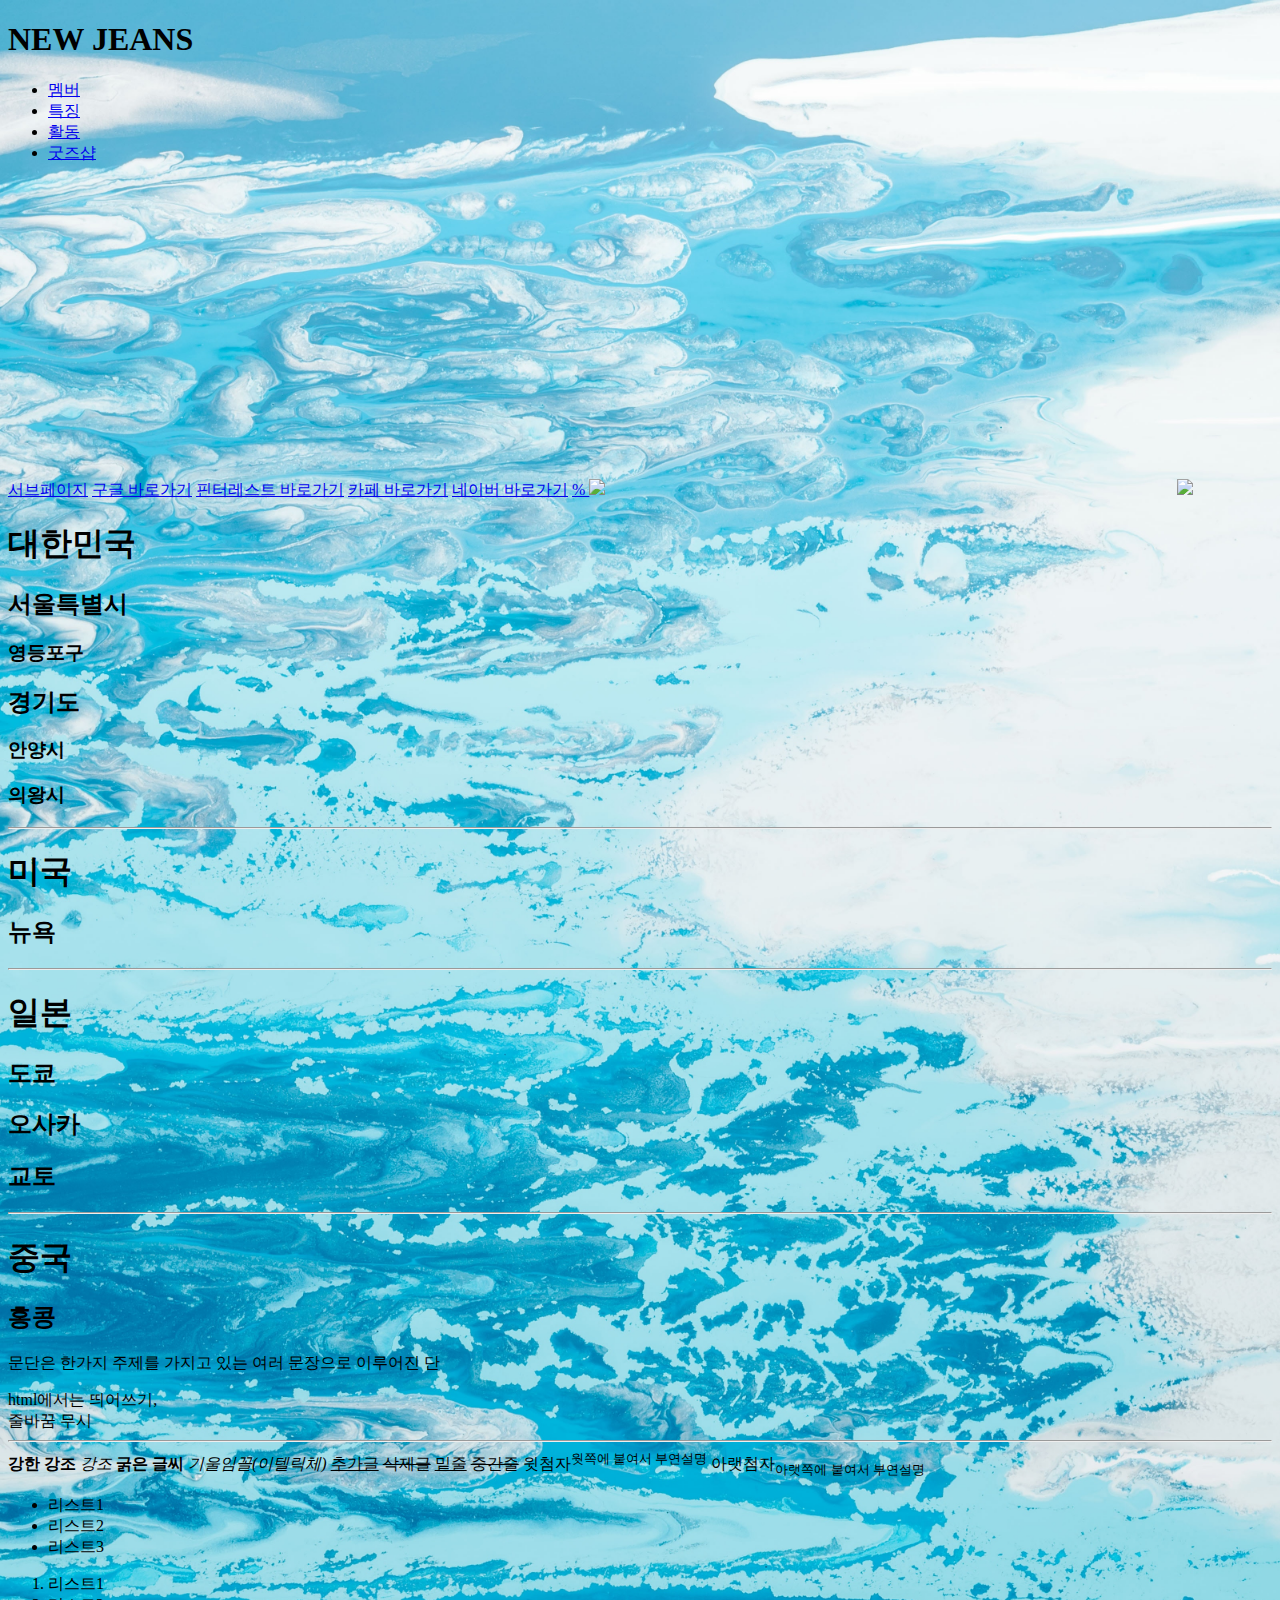
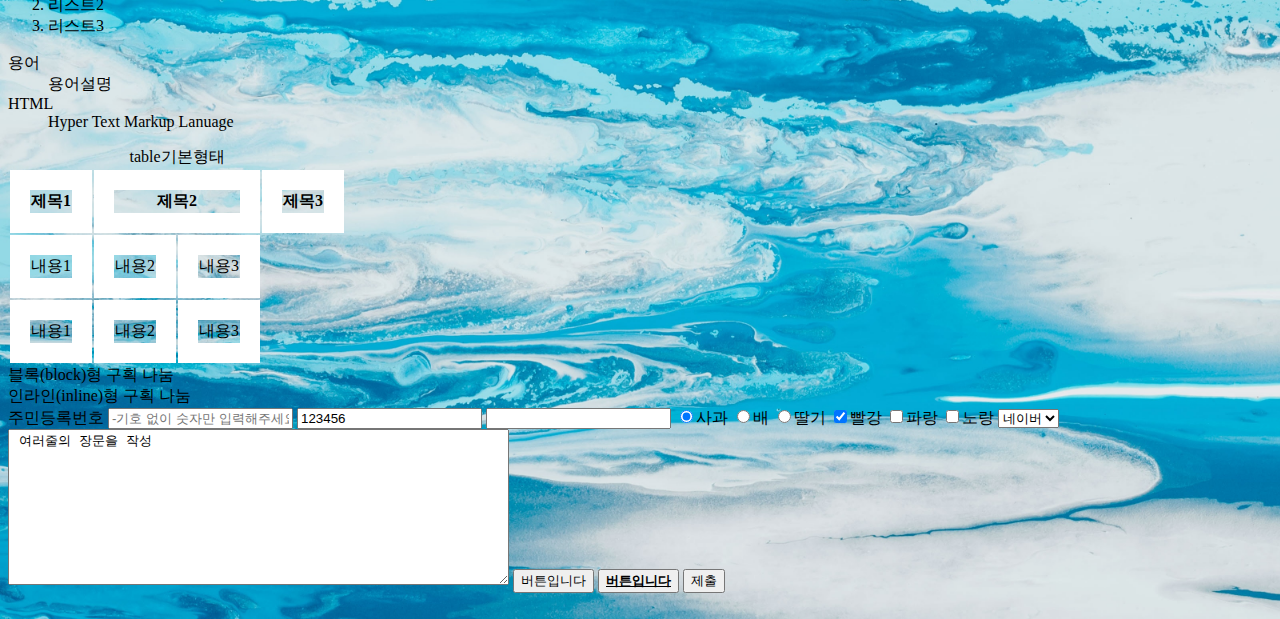
==== index.html @ 6b58174d "dfsfs" ====
<!DOCTYPE html>  <!-- 문서타입 html5-->
<html>  <!-- 시작태그 -->
    <head>
        <title>팜하늬의 홈페이지</title>
        <meta charset="utf-8" />
        <!-- utf-8, euc-kr -->
        <meta name="keywords" content="웹퍼블리싱, 계원, html, css" />
        <style>
            body{
             
                background-image:url('img/pawel-czerwinski-t5rPa0XnyHg-unsplash.jpg');
                background-size: cover; /* 이미지를 창에 맞게 크기 조절 */

        
            }

        </style>
    </head>
    <body> <!-- 본문 -->



        <header>
            <h1>NEW JEANS</h1>
            <nav>
                <ul>
                    <li><a href="#">멤버</a></li>
                    <li><a href="#">특징</a></li>
                    <li><a href="#">활동</a></li>
                    <li><a href="#">굿즈샵</a></li>
                </ul>
            </nav>
        </header>

        

        <a href="mid.html">서브페이지</a>
        <a href="https://www.google.com">구글 바로가기</a>
        <a href="https://www.pinterest.co.kr/">핀터레스트 바로가기</a>
        <a href="https://cafe.naver.com/kwdmd/"target= "_blank" title="카페">카페 바로가기</a>
        <a href="https://www.naver.com"target= "_blank" title="naver">네이버 바로가기</a>

        <a href="https://www.naver.com" target="_blank">
         %        </a>
        <img width= "1000px" height="auto" src="https://img.sbs.co.kr/newsnet/etv/upload/2023/07/21/30000863435_1280.jpg">

        
          <iframe width="560" height="315" src="https://www.youtube.com/embed/sVlN_5I0xBg?si=QNFFhdCIg0uW3102" title="YouTube video player" frameborder="0" allow="accelerometer; autoplay; clipboard-write; encrypted-media; gyroscope; picture-in-picture; web-share" allowfullscreen></iframe>
        <img /> <!-- 독립형태그-->

        <a href="https://www.naver.com" target="_blank">
            <img width="1000" src="https://talkimg.imbc.com/TVianUpload/tvian/TViews/image/2023/08/03/37b13891-a801-4986-9463-101bc676eb77.jpg" />
        </a>

        <h1>대한민국</h1>
            <h2>서울특별시</h2>
                <h3>영등포구</h3>
            <h2>경기도</h2>
                <h3>안양시</h3>
                <h3>의왕시</h3>
                <hr />

        <h1>미국</h1>
            <h2>뉴욕</h2>
        <hr />


        <h1>일본</h1>
            <h2>도쿄</h2>
            <h2>오사카</h2>
            <h2>교토</h2>
        <hr />

        <h1>중국</h1>
            <h2>홍콩</h2>

        <p>문단은 한가지 주제를 가지고 있는 여러 문장으로 이루어진 단</p>

        html에서는               띄어쓰기, <br /> 줄바꿈 무시
        <hr />

        <strong>강한 강조</strong>
        <em>강조</em>
        <!--의미를 부여 (권장)-->

        <b>굵은 글씨</b>
        <i>기울임꼴(이텔릭체)</i>
        <!--모양을 부여 (비권장)-->

        <ins>추가글</ins>
        <del>삭제글</del>
        
        <u>밑줄</u>
        <strike>중간줄</strike>

        윗첨자<sup>웟쪽에 붙여서 부연설명</sup>
        아랫첨자<sub>아랫쪽에 붙여서 부연설명</sub>

        <ul>
            <li>리스트1</li>
            <li>리스트2</li>
            <li>리스트3</li>

        </ul>
        <ol>
            <li>리스트1</li>
            <li>리스트2</li>
            <li>리스트3</li>
        </ol>
        <dl>
            <dt>용어</dt>
            <dd>용어설명</dd>
            <dt>HTML</dt>
            <dd>Hyper Text Markup Lanuage</dd>
        </dl>
        <style>
            th, td{
                border: solid 20px rgb(255, 255, 255);
            }
        </style> <!-- CSS -->

        <table summary="table기본">
            <caption>table기본형태</caption>
            <thead>
                <tr> <!-- 한줄 row 행 -->
                    <th scope="col" rowspan="2">제목1</th> <!-- 제목 한칸  colum 열 -->
                    <th scope="col" colspan="2">제목2</th>
                    <th scope="col"> 제목3</th>
                </tr>
            </thead>
            <tr>
                <td>내용1</td> <!-- 내용 한칸 -->
                <td>내용2</td>
                <td>내용3</td>
            </tr>
            <tr>
                <td>내용1</td> <!-- 내용 한칸 -->
                <td>내용2</td>
                <td>내용3</td>
            </tr>
            <tbody>
                <!-- 표 본문 -->
            </tbody>
            <tfoot>
                <!-- 표 끝 -->
            </tfoot>
        </table>

        <div>블록(block)형 구획 나눔</div>
        <span>인라인(inline)형 구획 나눔</span>
        <!-- 의미없이 사용하기 좋은 태그 -->
        <form>
            <label for="number">주민등록번호</label>
            <input name="text" placeholder="-기호 없이 숫자만 입력해주세요" />
            <input type="text" value="123456" />
            <input type="password" />

            <input type="radio" value="1" name="p1" checked/>사과
            <input type="radio" value="2" name="p1" />배
            <input type="radio" value="3" name="p1" />딸기

            <input type="checkbox" value="1" checked />빨강
            <input type="checkbox" value="2" />파랑
            <input type="checkbox" value="3" />노랑

            <select>
                <option>네이버</option>
                <option>구글</option>
                <option>계원</option>
            </select>
            <textarea rows="10" cols="60"> 여러줄의 장문을 작성 </textarea>


            <input onclick="alert('버튼눌림');" type="button" value="버튼입니다" />
            <button>
                <strong>
                    <ins>버튼입니다</ins>
                </strong>
            </button>
            <input type="submit" value="제출" />

        </form>



    </body>
</html>  <!-- 종료태그 -->
<img />  <!-- 독립형태그 -->
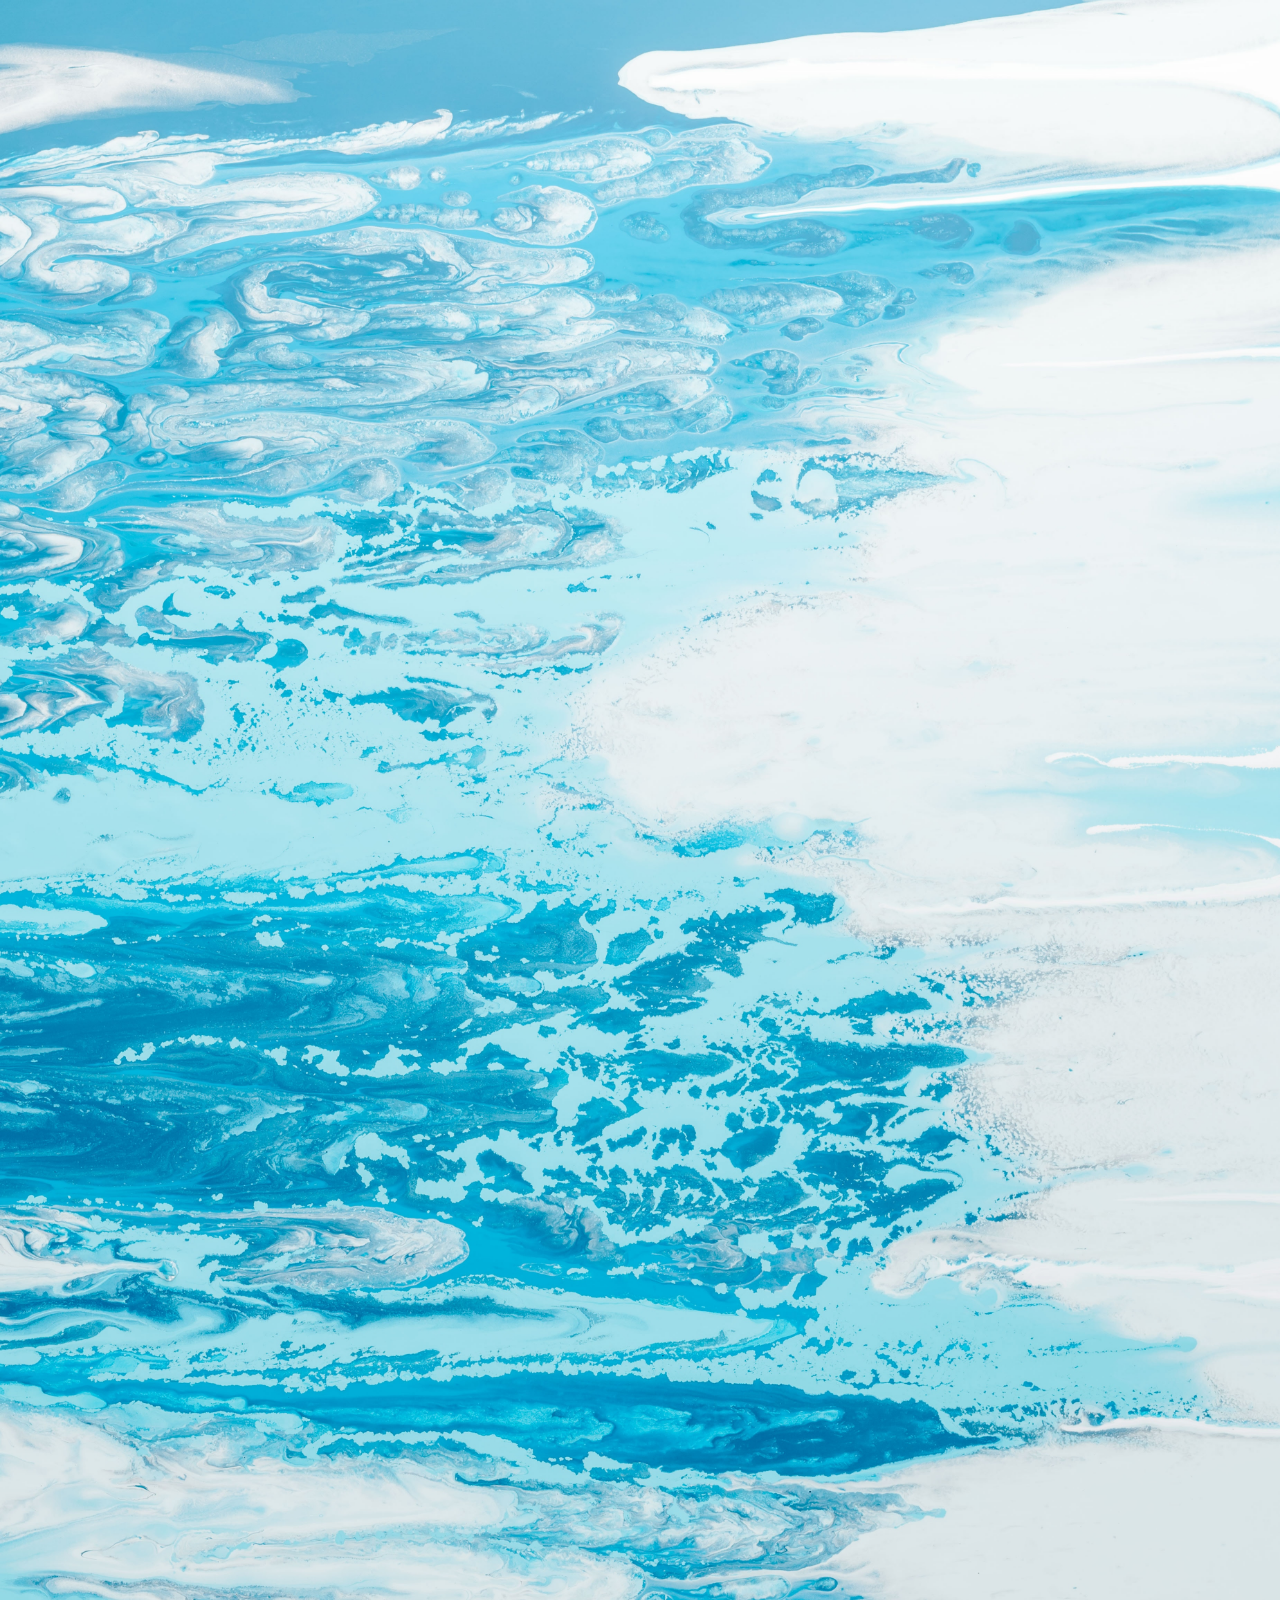
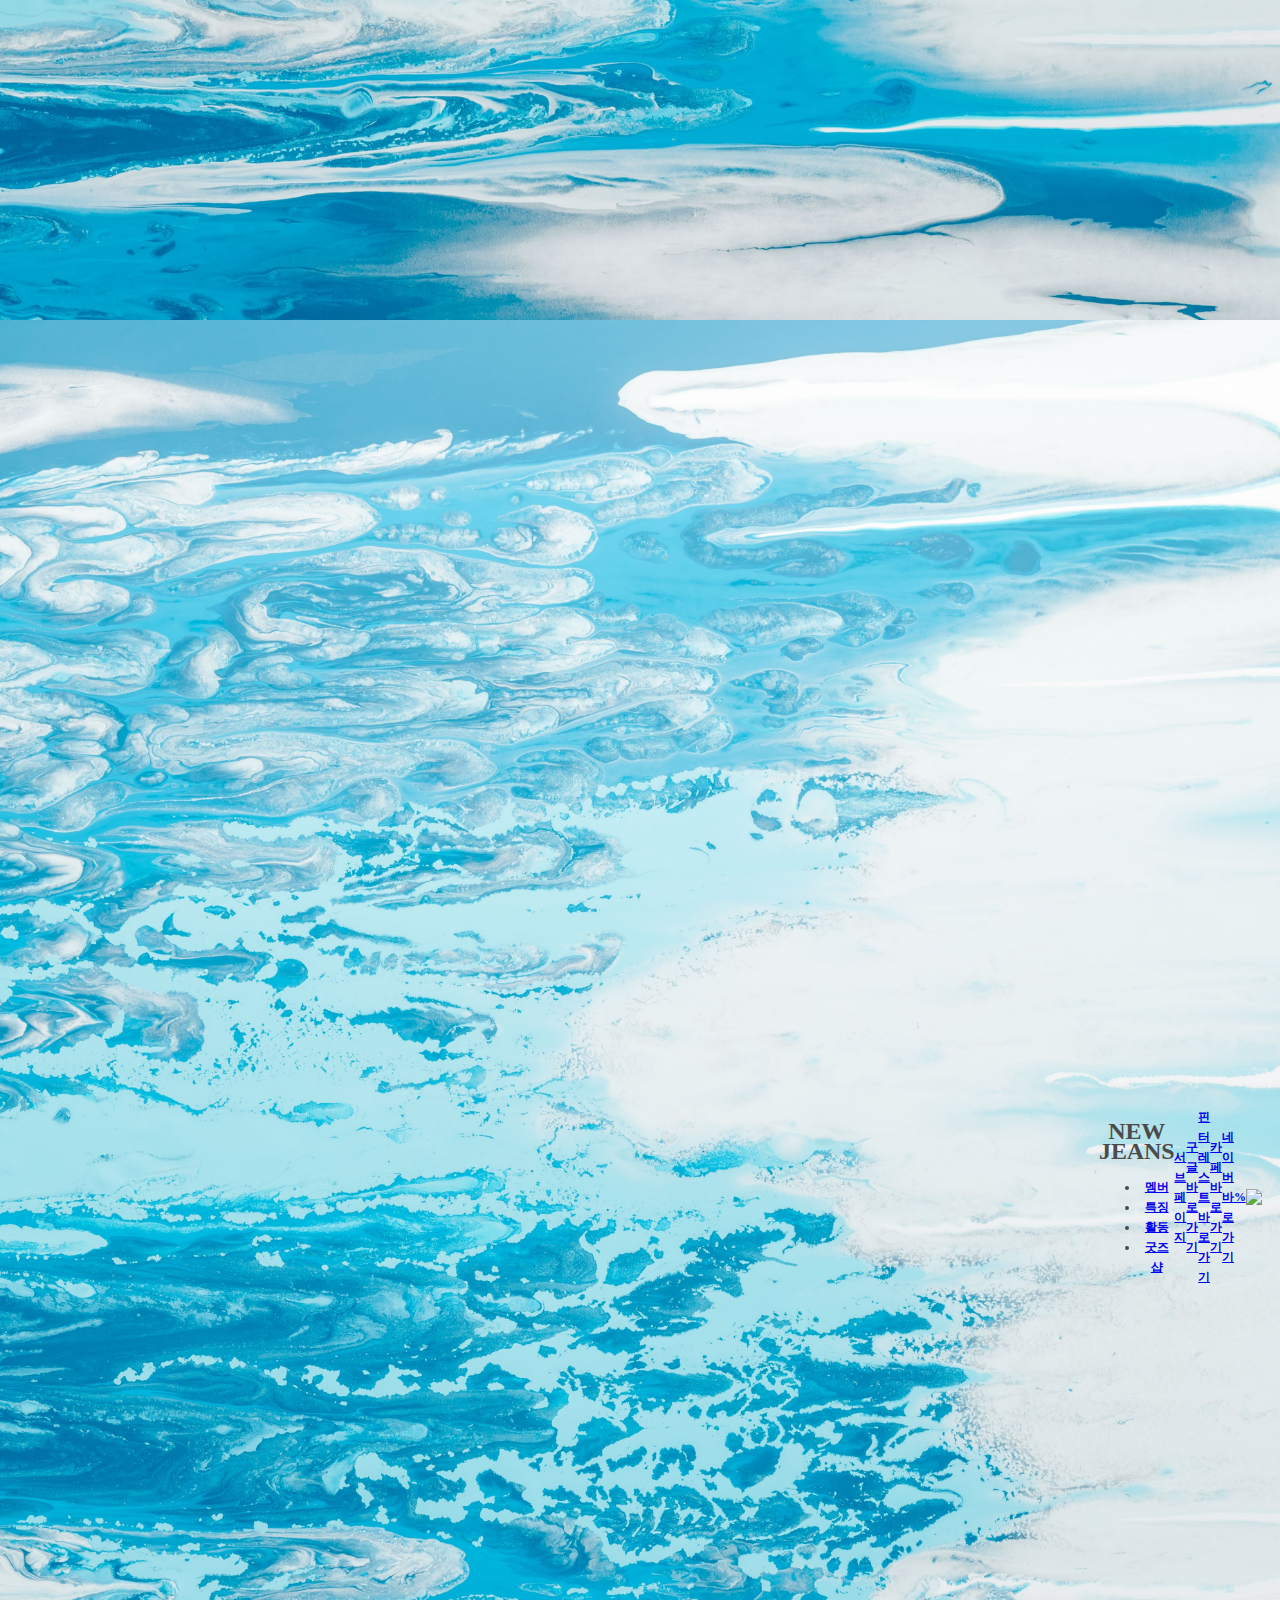
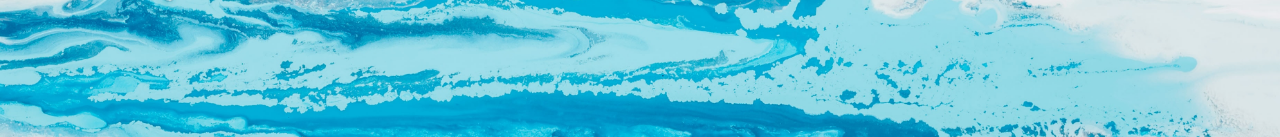
==== commit c2ca0942: "sdfasdfa" ====
--- a/index.html
+++ b/index.html
@@ -4,20 +4,22 @@
         <title>팜하늬의 홈페이지</title>
         <meta charset="utf-8" />
         <!-- utf-8, euc-kr -->
-        <meta name="keywords" content="웹퍼블리싱, 계원, html, css" />
+        <meta name="keywords" content="웹퍼블리싱, 계원, html, css"  />
+        <link rel="stylesheet" type="text/css" href="style.css" />
         <style>
             body{
              
                 background-image:url('img/pawel-czerwinski-t5rPa0XnyHg-unsplash.jpg');
                 background-size: cover; /* 이미지를 창에 맞게 크기 조절 */
-
-        
+            
+            
             }
-
-        </style>
+            
+            </style>
+       
     </head>
     <body> <!-- 본문 -->
-
+        
 
 
         <header>
@@ -33,7 +35,7 @@
         </header>
 
         
-
+        <a style="color:blueviolet">
         <a href="mid.html">서브페이지</a>
         <a href="https://www.google.com">구글 바로가기</a>
         <a href="https://www.pinterest.co.kr/">핀터레스트 바로가기</a>
@@ -42,7 +44,7 @@
 
         <a href="https://www.naver.com" target="_blank">
          %        </a>
-        <img width= "1000px" height="auto" src="https://img.sbs.co.kr/newsnet/etv/upload/2023/07/21/30000863435_1280.jpg">
+        <img width= "1500px" height="auto" src="https://img.sbs.co.kr/newsnet/etv/upload/2023/07/21/30000863435_1280.jpg">
 
         
           <iframe width="560" height="315" src="https://www.youtube.com/embed/sVlN_5I0xBg?si=QNFFhdCIg0uW3102" title="YouTube video player" frameborder="0" allow="accelerometer; autoplay; clipboard-write; encrypted-media; gyroscope; picture-in-picture; web-share" allowfullscreen></iframe>
@@ -181,7 +183,52 @@
 
         </form>
 
-
+        <div></div>
+        <section>
+            <h1>구획 제목</h1>
+            구획내용
+        </section>
+        <nav>
+            <ul>
+                <li><a href="링크주소1">버튼1</a></li>
+                <li><a href="링크주소2">버튼2</a></li>
+            </ul>
+            <a href="링크주소1">버튼1</a>
+            <a href="링크주소2">버튼2</a>
+        </nav>
+        <article> <!-- 문서 주제와 다소 벗어난 이야기 -->
+            <h1>기사 제목</h1>
+            기사내용
+        </article>
+        <aside> <!-- 상관없는 이야기-->
+            <h1>광고 제목</h1>
+            광고 내용
+        </aside>
+        <header></header><!-- 본문(body)의 서론-->
+        <footer></footer><!-- 본문(body)의 결론-->
+
+        <script>
+            var canvas = document.getElementById("myCanvas");
+            //get element by id
+            //id기준으로 요소 가져오기
+            var ctx = canvas.getContext("2d");
+            //get context 내용 가져오기
+            ctx.fillstyle = "#FF0000"; //색을 지정합니다.
+            ctx.fillstyle(25, 25, 100, 100); //채우 사각형
+            ctx.clearRect(45, 45, 60, 60); //사각형태로 지우기
+            ctx.strokeRect(50, 50, 50, 50); //윤곽 사각형
+        </script>
+
+        <audio controls>
+            <source src="mp3/file_example_MP3_5MG.mp3" type="audio/mpeg">
+        </audio>
+
+        <video>
+            <source src="mp4/file_example_MP4_480_1_5MG.mp4" type="video/mp4">
+        </video>
+
+
+            <iframe width="1500" height="1080" src="https://www.youtube.com/embed/sXeYkw4VE24?si=FBSYfyAPGY_XOYZx" title="YouTube video player" frameborder="0" allow="accelerometer; autoplay; clipboard-write; encrypted-media; gyroscope; picture-in-picture; web-share" allowfullscreen></iframe>
 
     </body>
 </html>  <!-- 종료태그 -->
--- a/style.css
+++ b/style.css
@@ -0,0 +1,256 @@
+body{
+/* Frame 1 */
+
+position: relative;
+width: 1920px;
+height: 6990px;
+
+background: rgb(245, 179, 135);
+
+/* Rectangle 2 */
+
+position: absolute;
+width: 1420px;
+height: 1174px;
+left: 250px;
+top: 150px;
+
+background: rgb(217, 217, 217);
+
+/* Rectangle 3 */
+
+position: absolute;
+width: 1920px;
+height: 5722px;
+left: 0px;
+top: 204px;
+
+background: rgb(255, 255, 255);
+
+/* matthieu-rochette-BXwjbctH6R0-unsplash 1 */
+
+position: absolute;
+width: 2062px;
+height: 1160px;
+left: -71px;
+top: 0px;
+
+background: url(matthieu-rochette-BXwjbctH6R0-unsplash.jpg);
+
+/* Rectangle 4 */
+
+position: absolute;
+width: 1180px;
+height: 61px;
+left: 370px;
+top: 310px;
+
+background: rgba(255, 255, 255, 0.6);
+
+/* Rectangle 8 */
+
+position: absolute;
+width: 1920px;
+height: 777px;
+left: 0px;
+top: 1160px;
+
+background: rgb(249, 250, 251);
+
+/* Text */
+
+position: absolute;
+width: 0px;
+height: 20px;
+left: 1210px;
+top: 30px;
+
+font-family: 'Noto Sans KR';
+font-style: normal;
+font-weight: 350;
+font-size: 16px;
+line-height: 20px;
+/* identical to box height, or 125% */
+display: flex;
+align-items: center;
+
+color: rgb(0, 0, 0);
+
+/* 어떤 방을 찾으세요? */
+
+position: absolute;
+width: 283px;
+height: 20px;
+left: 370px;
+top: 194px;
+
+font-family: 'Noto Sans KR';
+font-style: normal;
+font-weight: 600;
+font-size: 34px;
+line-height: 20px;
+/* identical to box height, or 59% */
+display: flex;
+align-items: center;
+
+color: rgb(0, 0, 0);
+
+/* 매물 분양 */
+
+position: absolute;
+width: 73px;
+height: 20px;
+left: 370px;
+top: 276px;
+
+font-family: 'Noto Sans KR';
+font-style: normal;
+font-weight: 600;
+font-size: 15px;
+line-height: 20px;
+/* identical to box height, or 133% */
+display: flex;
+align-items: center;
+
+color: rgb(0, 0, 0);
+
+/* 찾고자 하는 건물을 검색하세요. */
+
+position: absolute;
+width: 233px;
+height: 20px;
+left: 443px;
+top: 328px;
+
+font-family: 'Noto Sans KR';
+font-style: normal;
+font-weight: 500;
+font-size: 18px;
+line-height: 20px;
+/* identical to box height, or 111% */
+display: flex;
+align-items: center;
+
+color: rgb(171, 171, 171);
+
+/* 내가 찾고자 하는 가우디 건물을 한 곳에서 확인해 보세요. 허위매물 없는 엄선된 정보들만 취급 가우디 팔라시오와 함께해요. */
+
+position: absolute;
+width: 835px;
+height: 71px;
+left: 543px;
+top: 1497px;
+
+font-family: 'Noto Sans KR';
+font-style: normal;
+font-weight: 600;
+font-size: 34px;
+line-height: 20px;
+/* or 59% */
+display: flex;
+align-items: flex-end;
+text-align: center;
+
+color: rgb(0, 0, 0);
+
+/* Group 2 */
+
+position: absolute;
+width: 1842px;
+height: 2201.75px;
+left: 370px;
+top: 769.25px;
+
+/* AI 추천 바르셀로나 매물 */
+
+position: absolute;
+width: 337px;
+height: 20px;
+left: 370px;
+top: 2154px;
+
+font-family: 'Noto Sans KR';
+font-style: normal;
+font-weight: 600;
+font-size: 34px;
+line-height: 20px;
+/* identical to box height, or 59% */
+display: flex;
+align-items: center;
+
+color: rgb(0, 0, 0);
+
+/* 바르셀로나 ㅣ 월세 무제한ㅣ 전세 무제한 검색 조건으로 추천된 매물입니다. */
+
+position: absolute;
+width: 420px;
+height: 20px;
+left: 370px;
+top: 2196px;
+
+font-family: 'Noto Sans KR';
+font-style: normal;
+font-weight: 600;
+font-size: 14px;
+line-height: 20px;
+/* identical to box height, or 143% */
+display: flex;
+align-items: center;
+letter-spacing: -0.01em;
+
+color: rgb(50, 108, 249);
+
+/* 사그라다 파밀리아 대성당 */
+
+position: absolute;
+width: 127px;
+height: 20px;
+left: 370px;
+top: 2779px;
+
+font-family: 'Noto Sans KR';
+font-style: normal;
+font-weight: 600;
+font-size: 12px;
+line-height: 20px;
+/* identical to box height, or 167% */
+display: flex;
+align-items: center;
+
+color: rgb(75, 75, 75);
+
+/* 카사 바트요 */
+
+position: absolute;
+width: 58px;
+height: 20px;
+left: 730px;
+top: 2779px;
+
+font-family: 'Noto Sans KR';
+font-style: normal;
+font-weight: 600;
+font-size: 12px;
+line-height: 20px;
+/* identical to box height, or 167% */
+display: flex;
+align-items: center;
+
+color: rgb(75, 75, 75);
+
+/* 카사 비센스 */
+
+position: absolute;
+width: 58px;
+height: 20px;
+left: 1091px;
+top: 2779px;
+
+font-family: 'Noto Sans KR';
+font-style: normal;
+font-weight: 600;
+font-size: 12px;
+line-height: 20px;
+/* identical to box height, or 167% */
+
+}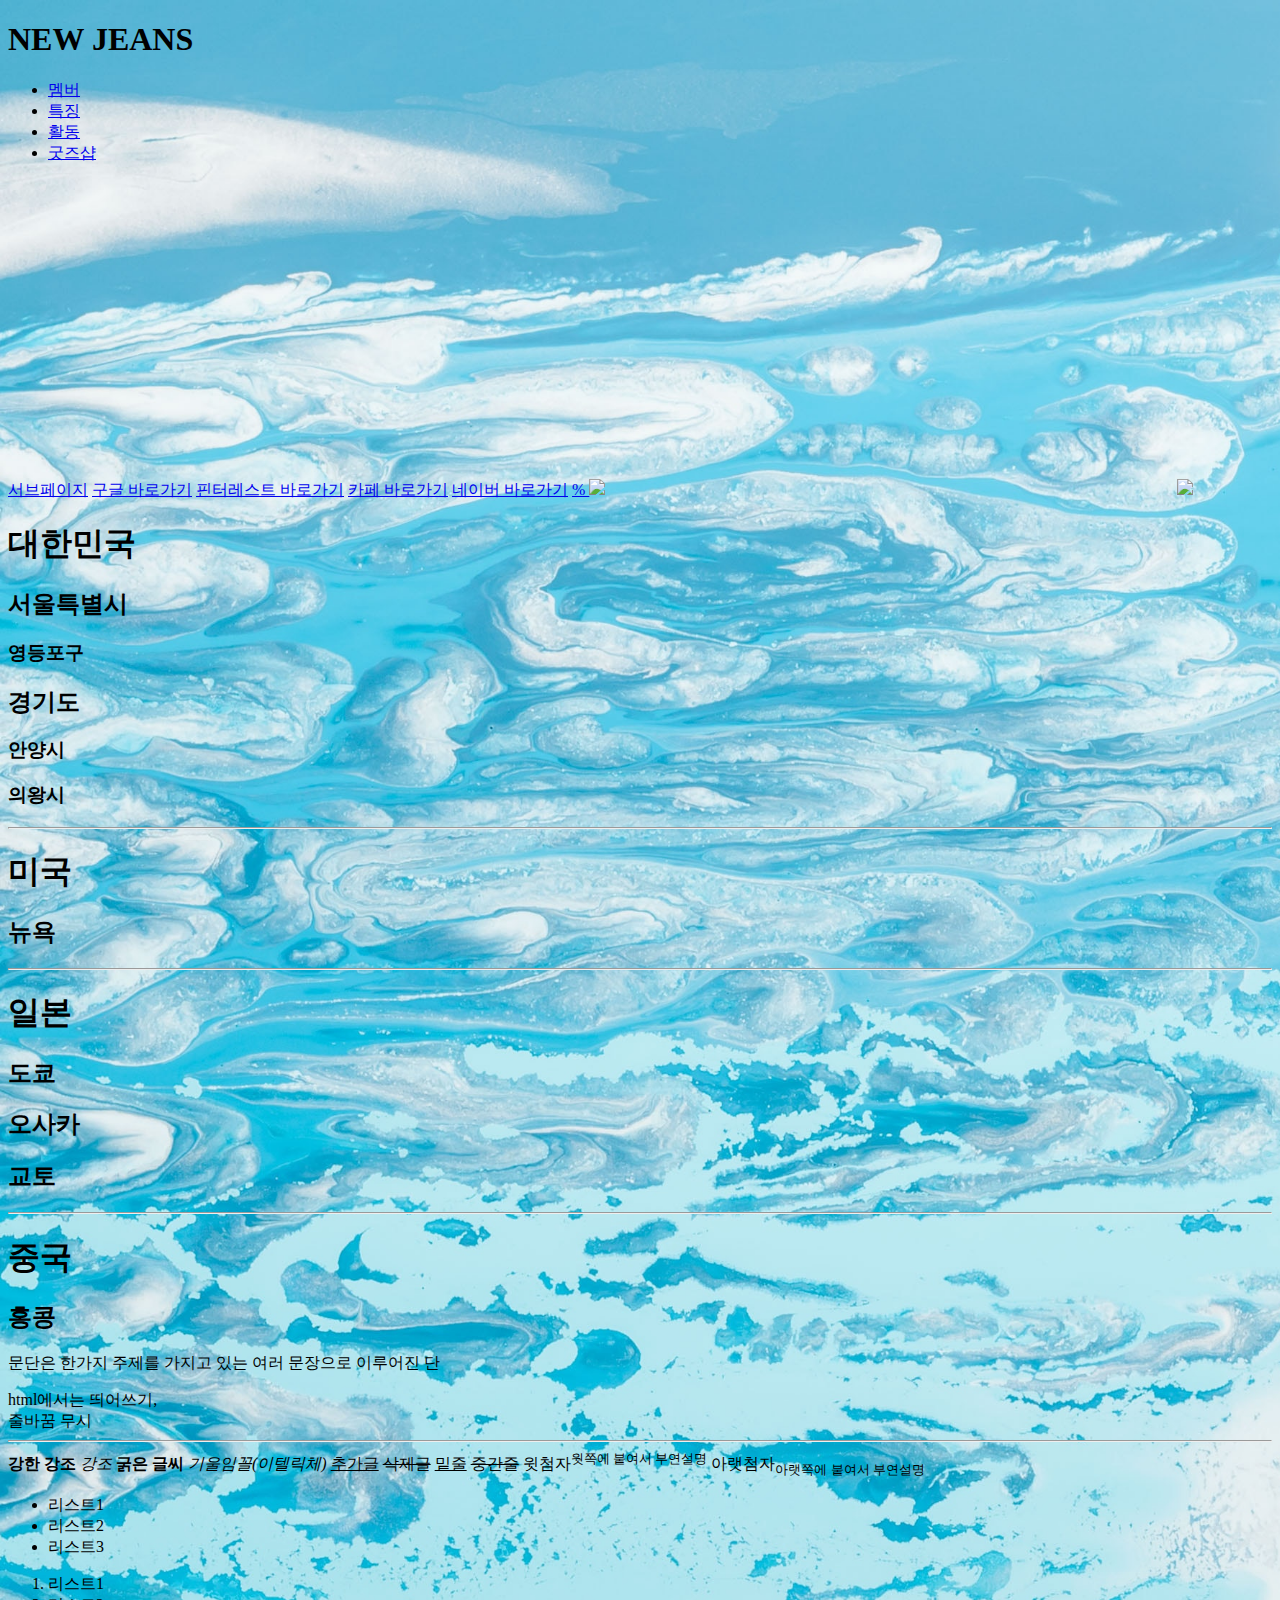
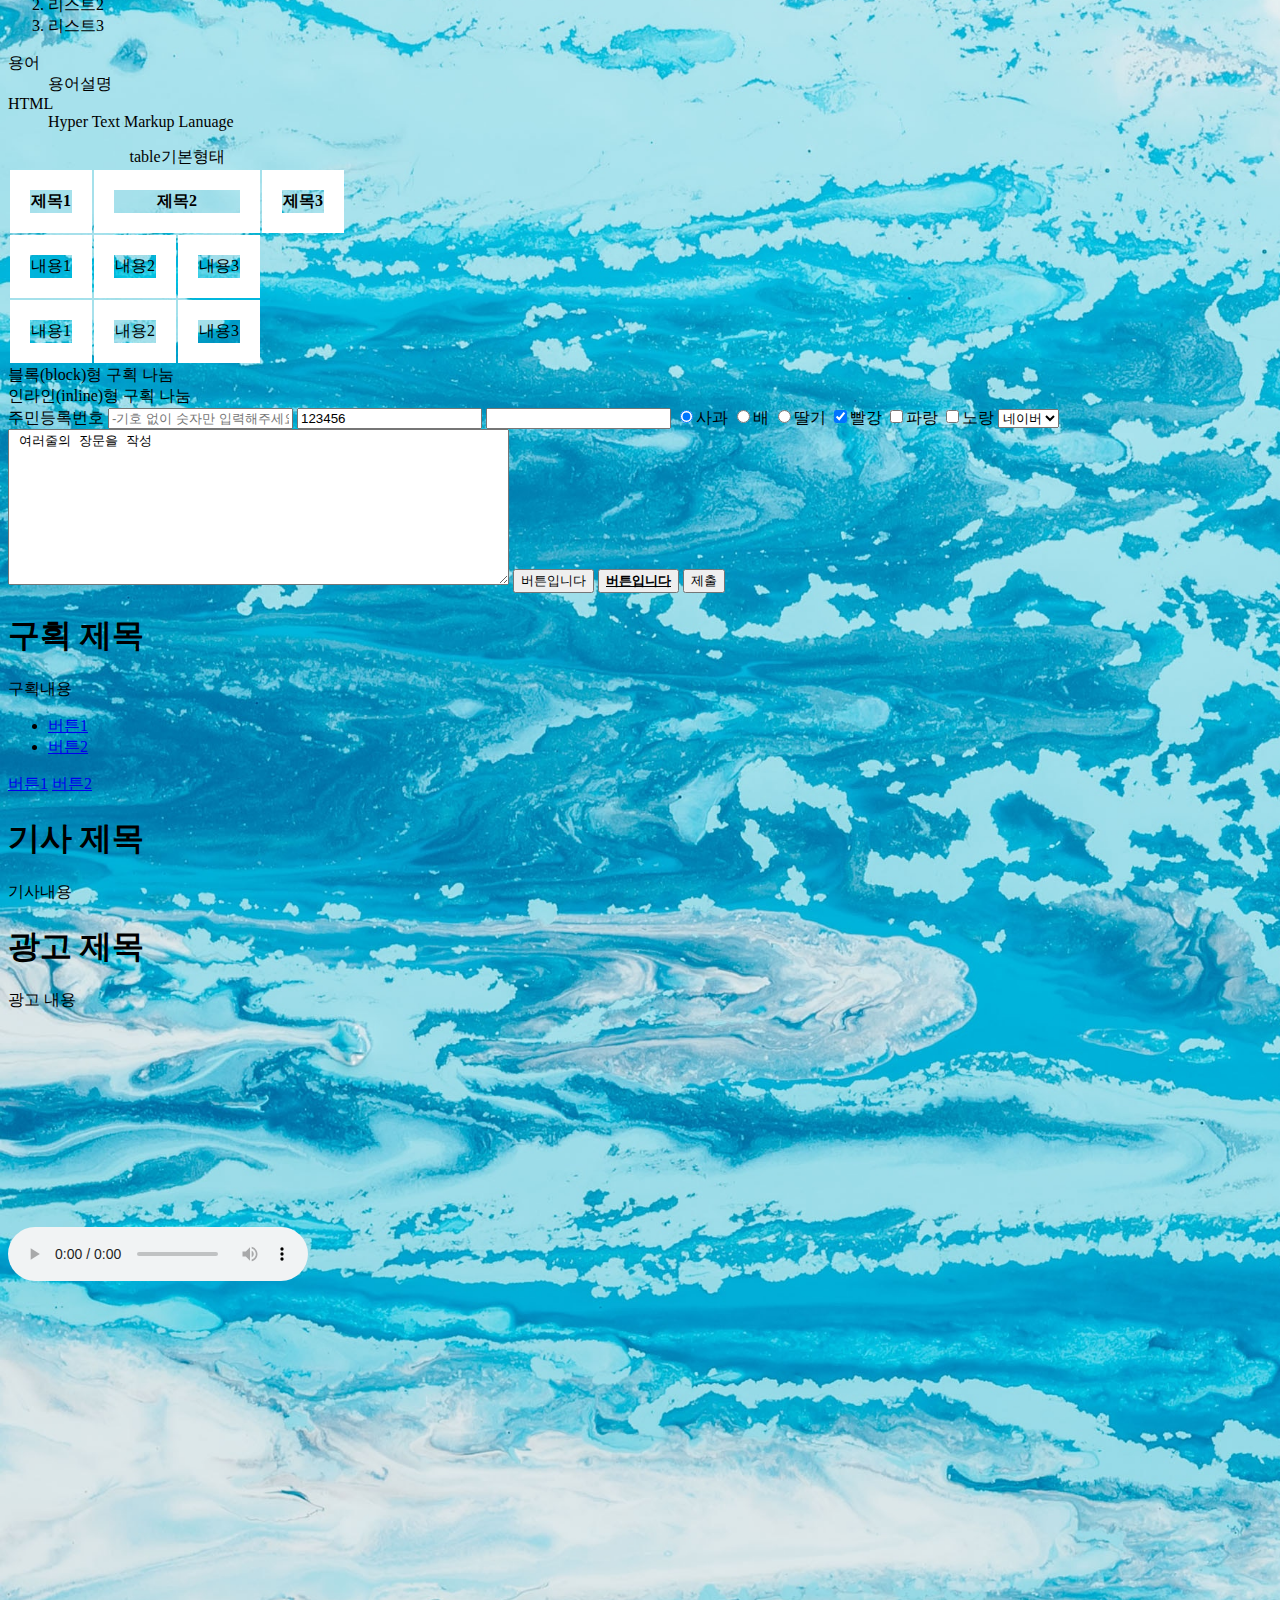
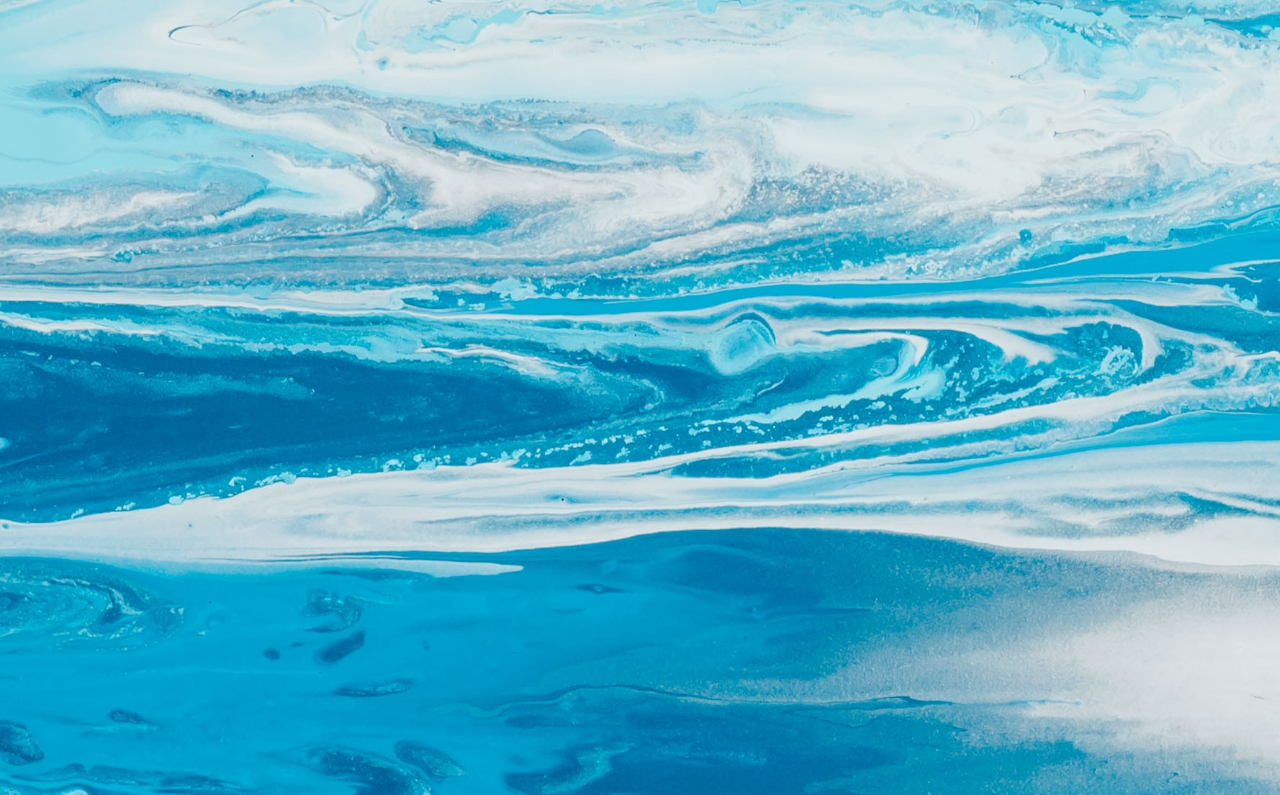
==== commit 7d6a4520: "dsfasdf" ====
--- a/index.html
+++ b/index.html
@@ -5,7 +5,7 @@
         <meta charset="utf-8" />
         <!-- utf-8, euc-kr -->
         <meta name="keywords" content="웹퍼블리싱, 계원, html, css"  />
-        <link rel="stylesheet" type="text/css" href="style.css" />
+        
         <style>
             body{
              
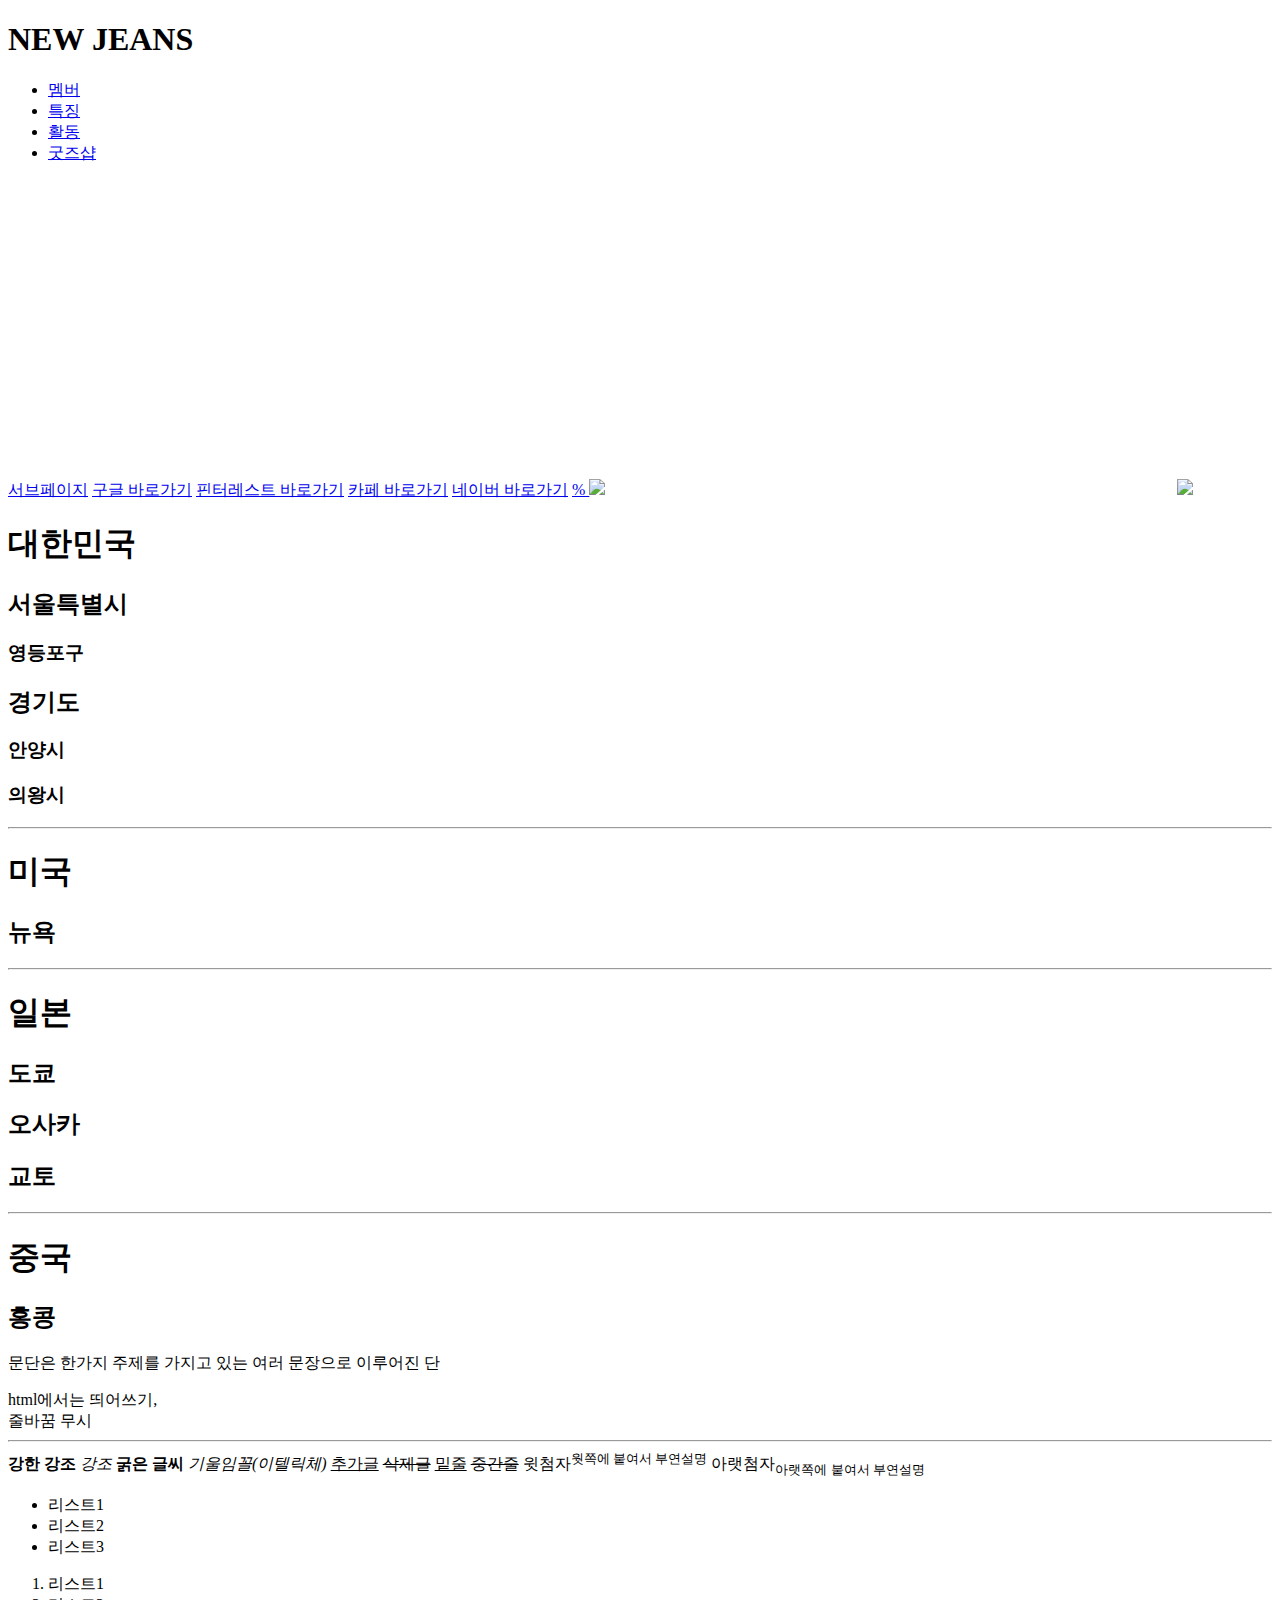
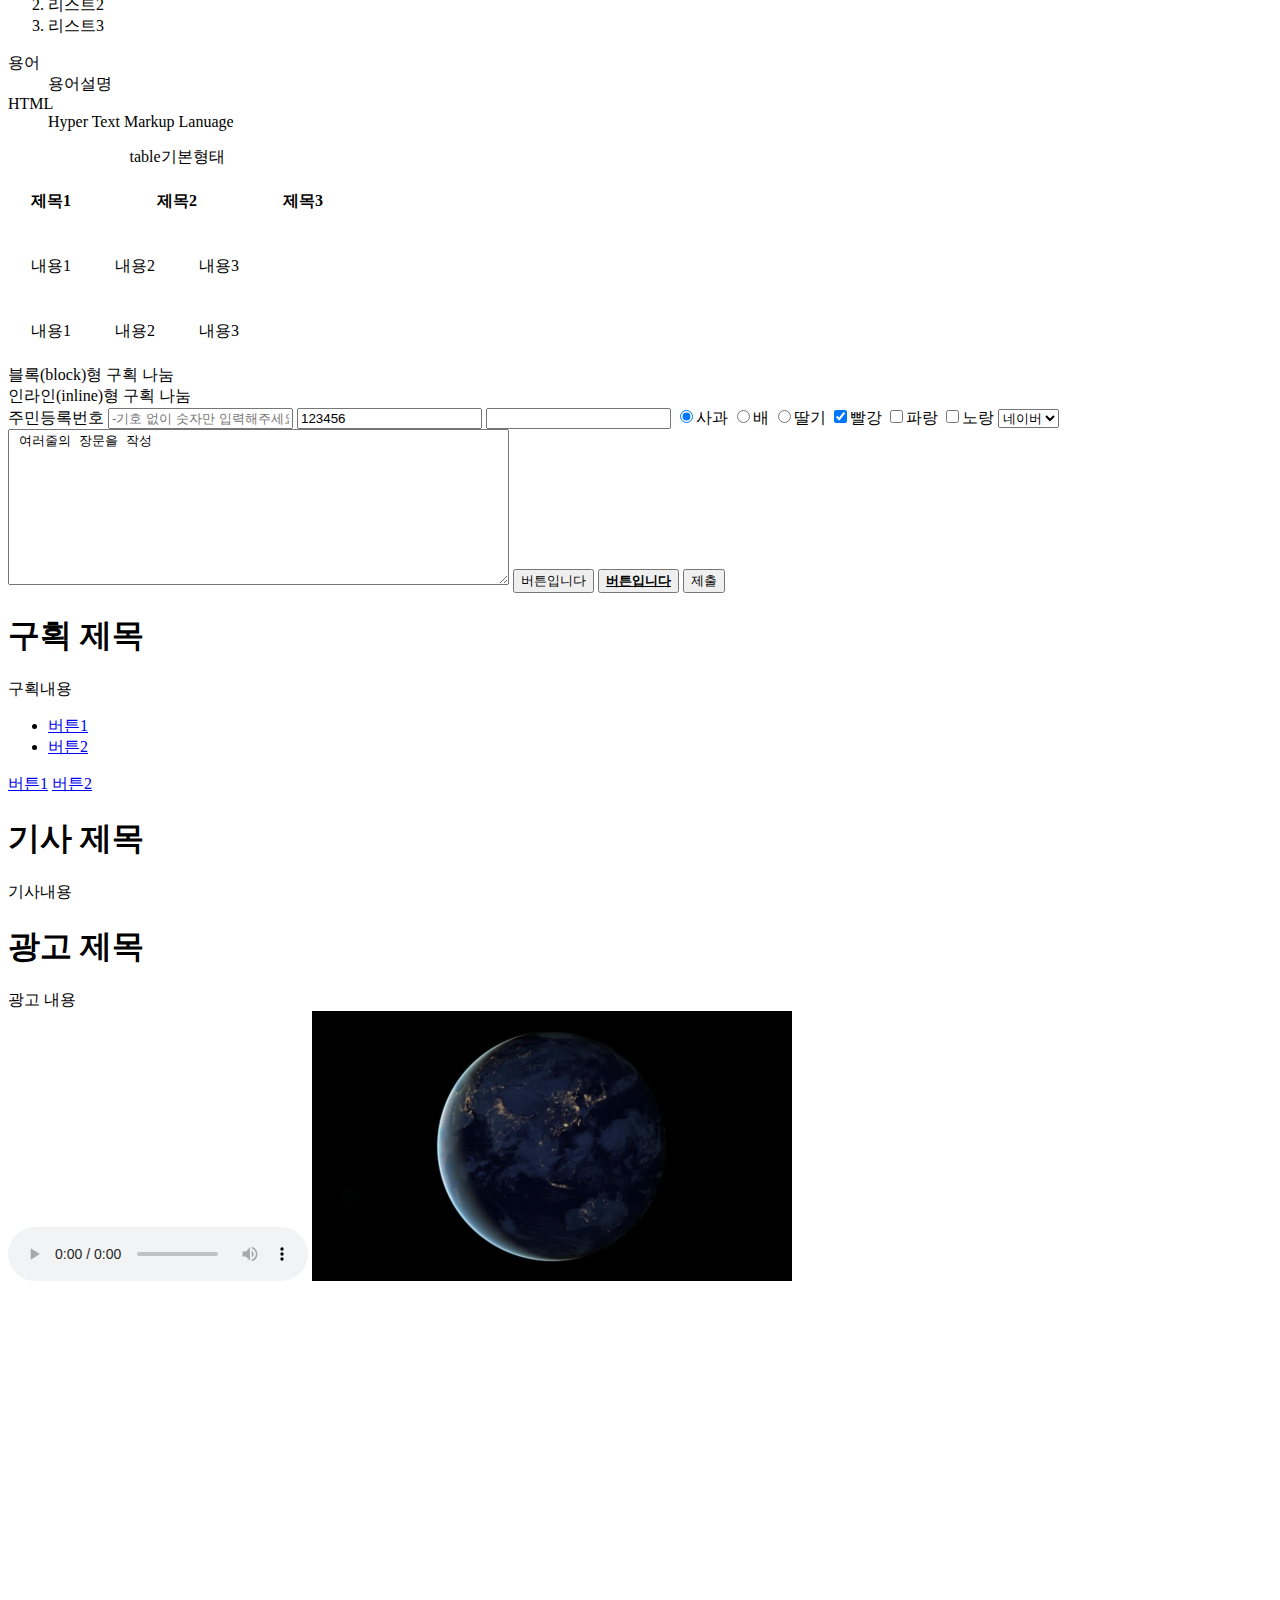
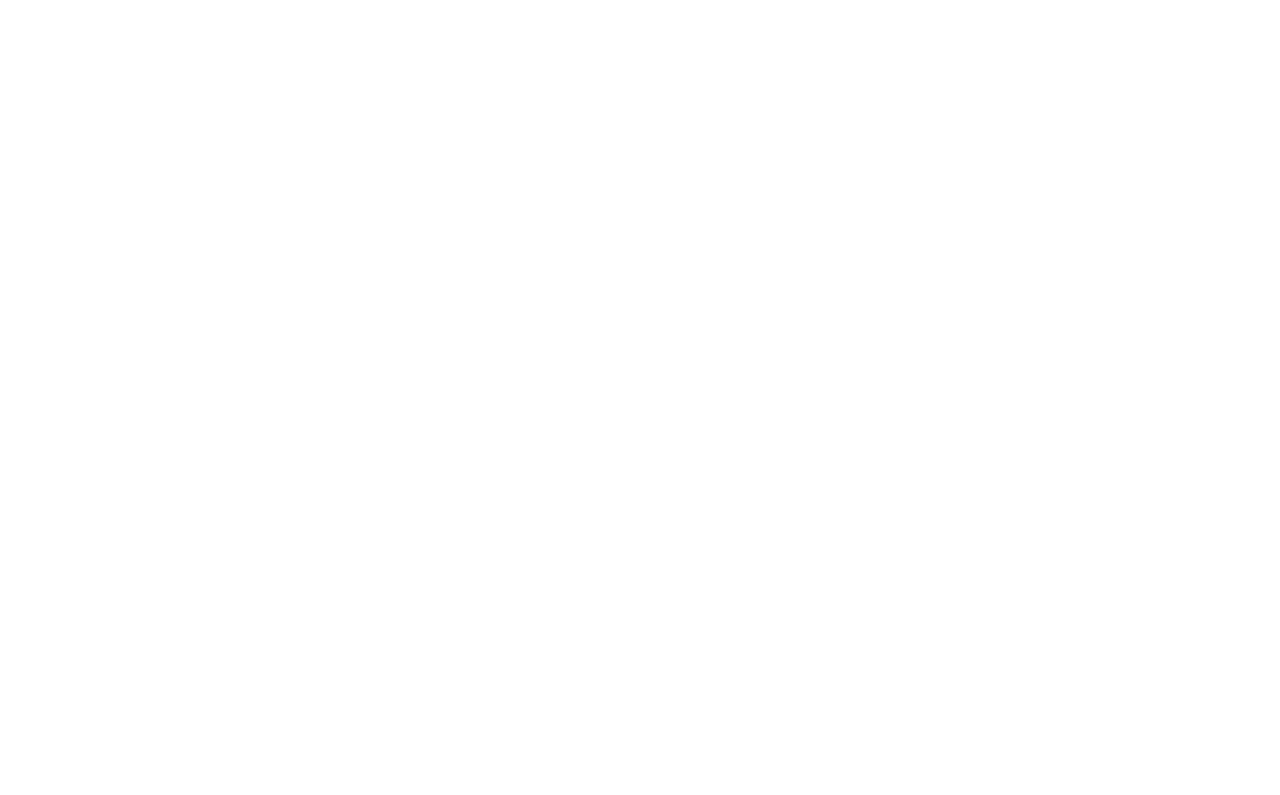
==== commit b1f5b1ef: "dfasdf" ====
--- a/index.html
+++ b/index.html
@@ -36,7 +36,7 @@
 
         
         <a style="color:blueviolet">
-        <a href="mid.html">서브페이지</a>
+        <a href="real.html">서브페이지</a>
         <a href="https://www.google.com">구글 바로가기</a>
         <a href="https://www.pinterest.co.kr/">핀터레스트 바로가기</a>
         <a href="https://cafe.naver.com/kwdmd/"target= "_blank" title="카페">카페 바로가기</a>
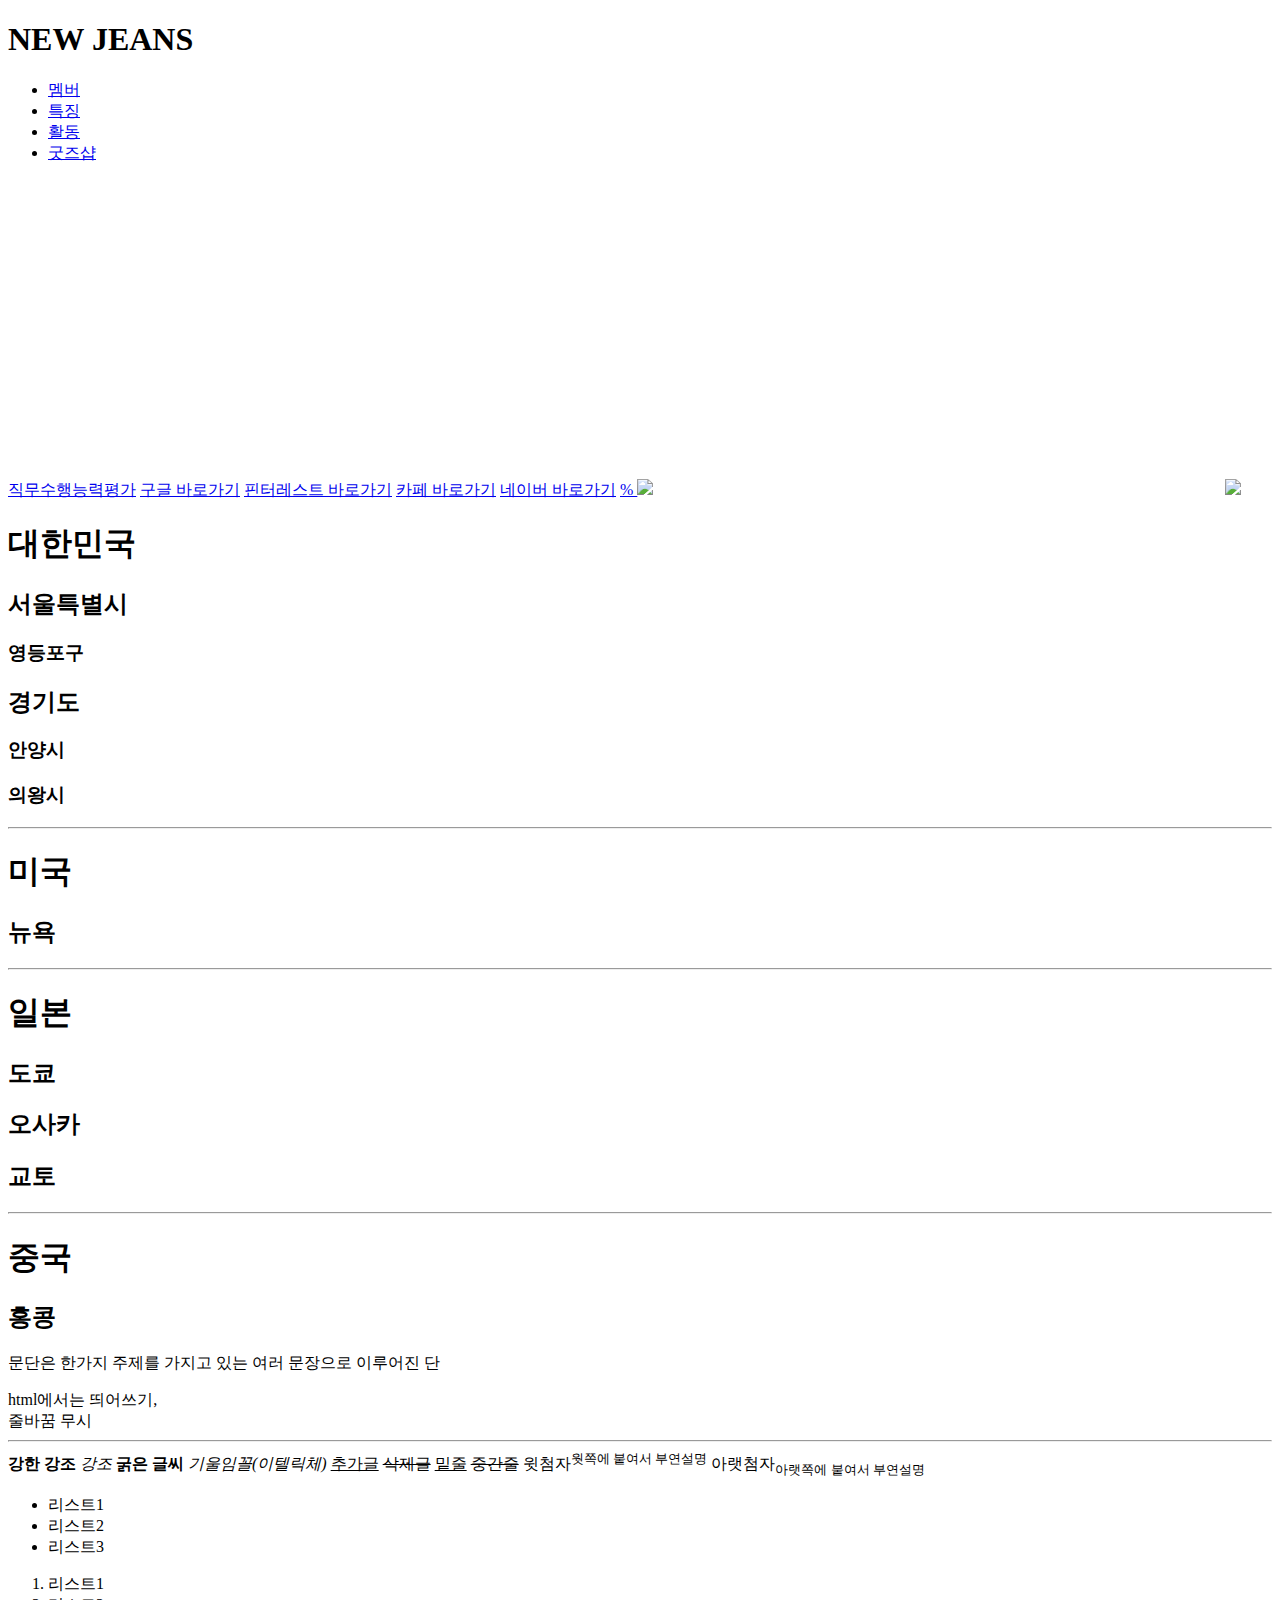
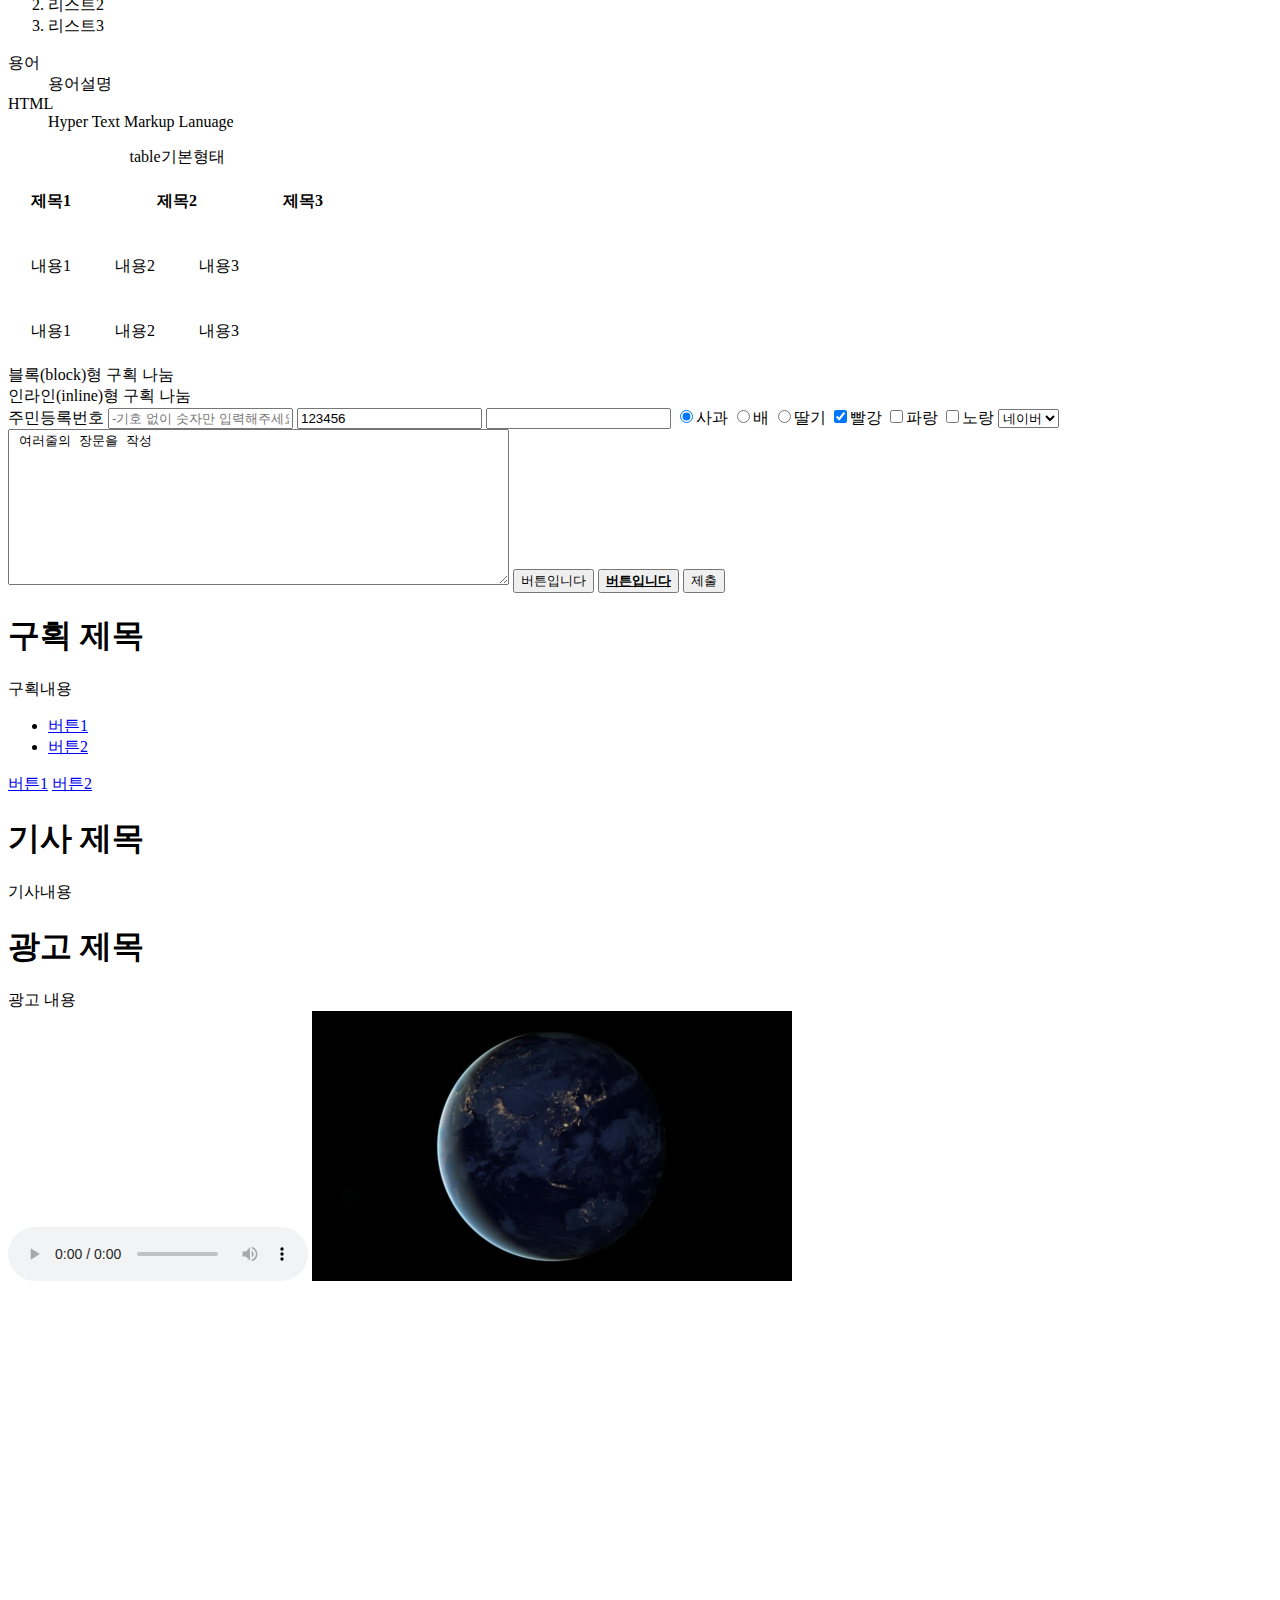
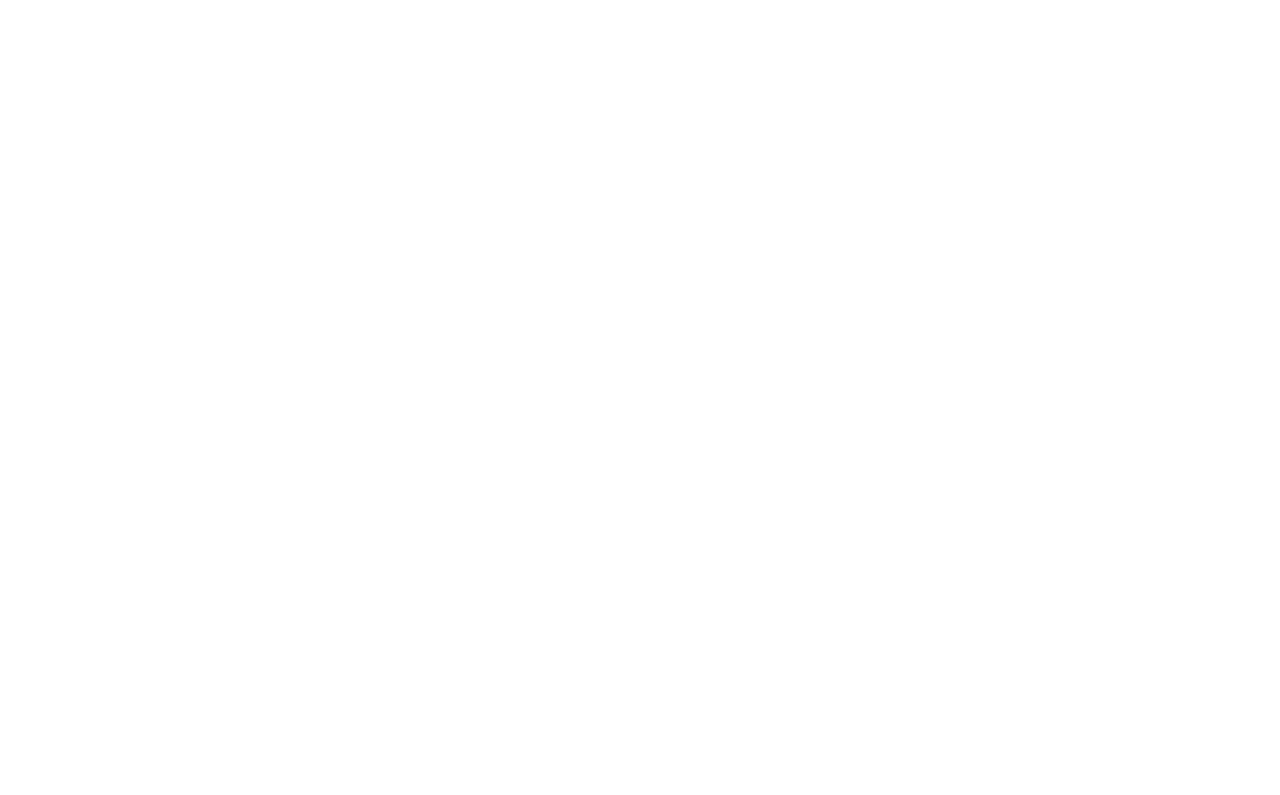
==== commit 4d02fc81: "dfasdf" ====
--- a/index.html
+++ b/index.html
@@ -36,7 +36,7 @@
 
         
         <a style="color:blueviolet">
-        <a href="real.html">서브페이지</a>
+        <a href="real.html">직무수행능력평가</a>
         <a href="https://www.google.com">구글 바로가기</a>
         <a href="https://www.pinterest.co.kr/">핀터레스트 바로가기</a>
         <a href="https://cafe.naver.com/kwdmd/"target= "_blank" title="카페">카페 바로가기</a>
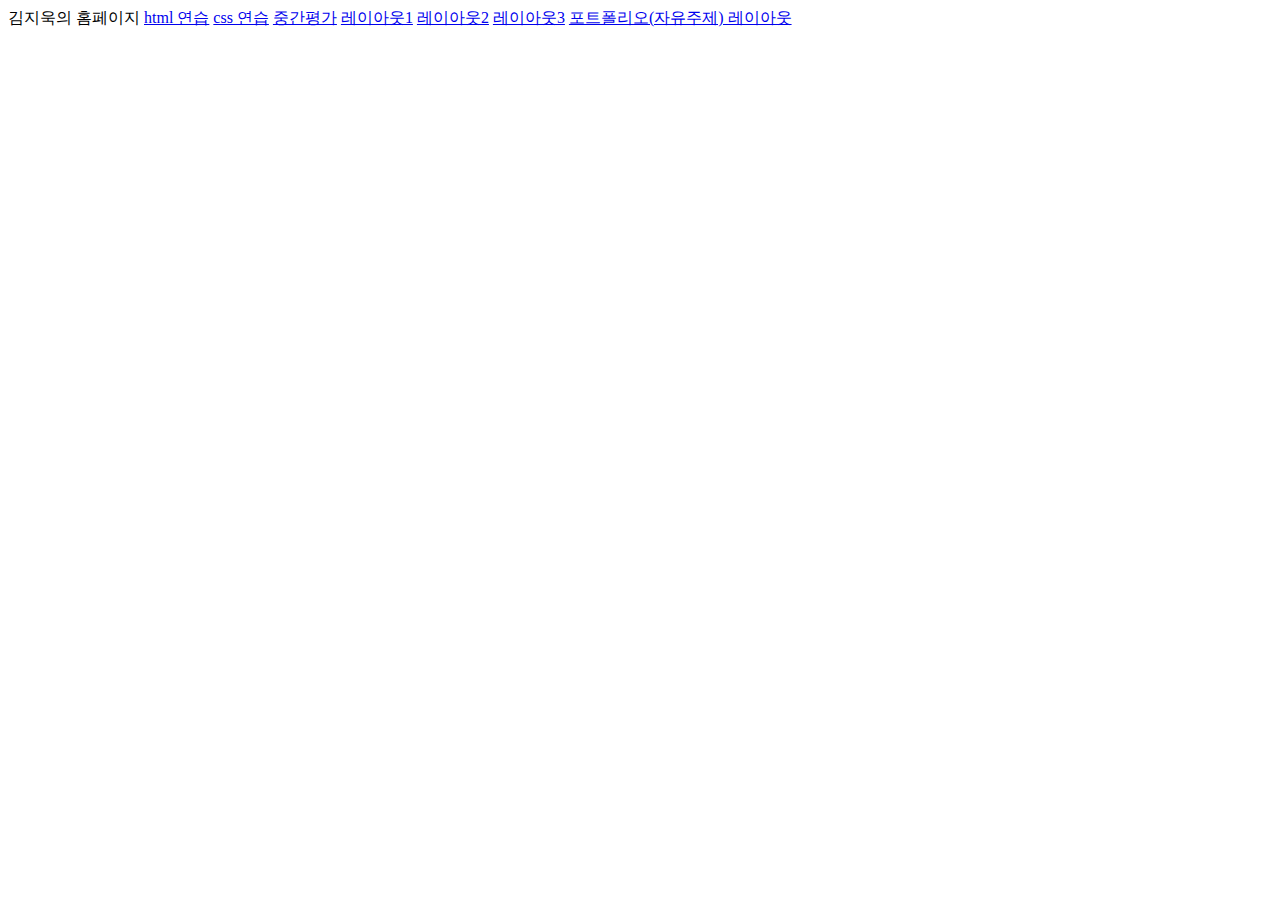
==== commit 9ca48e81: "dfef" ====
--- a/index.html
+++ b/index.html
@@ -1,236 +1,17 @@
-<!DOCTYPE html>  <!-- 문서타입 html5-->
-<html>  <!-- 시작태그 -->
+<!DOCTYPE html>
+<html>
     <head>
-        <title>팜하늬의 홈페이지</title>
+        <tittle>김지욱의 홈페이지</tittle>
         <meta charset="utf-8" />
-        <!-- utf-8, euc-kr -->
-        <meta name="keywords" content="웹퍼블리싱, 계원, html, css"  />
-        
-        <style>
-            body{
-             
-                background-image:url('img/pawel-czerwinski-t5rPa0XnyHg-unsplash.jpg');
-                background-size: cover; /* 이미지를 창에 맞게 크기 조절 */
-            
-            
-            }
-            
-            </style>
-       
     </head>
-    <body> <!-- 본문 -->
-        
-
-
-        <header>
-            <h1>NEW JEANS</h1>
-            <nav>
-                <ul>
-                    <li><a href="#">멤버</a></li>
-                    <li><a href="#">특징</a></li>
-                    <li><a href="#">활동</a></li>
-                    <li><a href="#">굿즈샵</a></li>
-                </ul>
-            </nav>
-        </header>
-
-        
-        <a style="color:blueviolet">
-        <a href="real.html">직무수행능력평가</a>
-        <a href="https://www.google.com">구글 바로가기</a>
-        <a href="https://www.pinterest.co.kr/">핀터레스트 바로가기</a>
-        <a href="https://cafe.naver.com/kwdmd/"target= "_blank" title="카페">카페 바로가기</a>
-        <a href="https://www.naver.com"target= "_blank" title="naver">네이버 바로가기</a>
-
-        <a href="https://www.naver.com" target="_blank">
-         %        </a>
-        <img width= "1500px" height="auto" src="https://img.sbs.co.kr/newsnet/etv/upload/2023/07/21/30000863435_1280.jpg">
-
-        
-          <iframe width="560" height="315" src="https://www.youtube.com/embed/sVlN_5I0xBg?si=QNFFhdCIg0uW3102" title="YouTube video player" frameborder="0" allow="accelerometer; autoplay; clipboard-write; encrypted-media; gyroscope; picture-in-picture; web-share" allowfullscreen></iframe>
-        <img /> <!-- 독립형태그-->
-
-        <a href="https://www.naver.com" target="_blank">
-            <img width="1000" src="https://talkimg.imbc.com/TVianUpload/tvian/TViews/image/2023/08/03/37b13891-a801-4986-9463-101bc676eb77.jpg" />
-        </a>
-
-        <h1>대한민국</h1>
-            <h2>서울특별시</h2>
-                <h3>영등포구</h3>
-            <h2>경기도</h2>
-                <h3>안양시</h3>
-                <h3>의왕시</h3>
-                <hr />
-
-        <h1>미국</h1>
-            <h2>뉴욕</h2>
-        <hr />
-
-
-        <h1>일본</h1>
-            <h2>도쿄</h2>
-            <h2>오사카</h2>
-            <h2>교토</h2>
-        <hr />
-
-        <h1>중국</h1>
-            <h2>홍콩</h2>
-
-        <p>문단은 한가지 주제를 가지고 있는 여러 문장으로 이루어진 단</p>
-
-        html에서는               띄어쓰기, <br /> 줄바꿈 무시
-        <hr />
-
-        <strong>강한 강조</strong>
-        <em>강조</em>
-        <!--의미를 부여 (권장)-->
-
-        <b>굵은 글씨</b>
-        <i>기울임꼴(이텔릭체)</i>
-        <!--모양을 부여 (비권장)-->
-
-        <ins>추가글</ins>
-        <del>삭제글</del>
-        
-        <u>밑줄</u>
-        <strike>중간줄</strike>
-
-        윗첨자<sup>웟쪽에 붙여서 부연설명</sup>
-        아랫첨자<sub>아랫쪽에 붙여서 부연설명</sub>
-
-        <ul>
-            <li>리스트1</li>
-            <li>리스트2</li>
-            <li>리스트3</li>
-
-        </ul>
-        <ol>
-            <li>리스트1</li>
-            <li>리스트2</li>
-            <li>리스트3</li>
-        </ol>
-        <dl>
-            <dt>용어</dt>
-            <dd>용어설명</dd>
-            <dt>HTML</dt>
-            <dd>Hyper Text Markup Lanuage</dd>
-        </dl>
-        <style>
-            th, td{
-                border: solid 20px rgb(255, 255, 255);
-            }
-        </style> <!-- CSS -->
-
-        <table summary="table기본">
-            <caption>table기본형태</caption>
-            <thead>
-                <tr> <!-- 한줄 row 행 -->
-                    <th scope="col" rowspan="2">제목1</th> <!-- 제목 한칸  colum 열 -->
-                    <th scope="col" colspan="2">제목2</th>
-                    <th scope="col"> 제목3</th>
-                </tr>
-            </thead>
-            <tr>
-                <td>내용1</td> <!-- 내용 한칸 -->
-                <td>내용2</td>
-                <td>내용3</td>
-            </tr>
-            <tr>
-                <td>내용1</td> <!-- 내용 한칸 -->
-                <td>내용2</td>
-                <td>내용3</td>
-            </tr>
-            <tbody>
-                <!-- 표 본문 -->
-            </tbody>
-            <tfoot>
-                <!-- 표 끝 -->
-            </tfoot>
-        </table>
-
-        <div>블록(block)형 구획 나눔</div>
-        <span>인라인(inline)형 구획 나눔</span>
-        <!-- 의미없이 사용하기 좋은 태그 -->
-        <form>
-            <label for="number">주민등록번호</label>
-            <input name="text" placeholder="-기호 없이 숫자만 입력해주세요" />
-            <input type="text" value="123456" />
-            <input type="password" />
-
-            <input type="radio" value="1" name="p1" checked/>사과
-            <input type="radio" value="2" name="p1" />배
-            <input type="radio" value="3" name="p1" />딸기
-
-            <input type="checkbox" value="1" checked />빨강
-            <input type="checkbox" value="2" />파랑
-            <input type="checkbox" value="3" />노랑
-
-            <select>
-                <option>네이버</option>
-                <option>구글</option>
-                <option>계원</option>
-            </select>
-            <textarea rows="10" cols="60"> 여러줄의 장문을 작성 </textarea>
-
-
-            <input onclick="alert('버튼눌림');" type="button" value="버튼입니다" />
-            <button>
-                <strong>
-                    <ins>버튼입니다</ins>
-                </strong>
-            </button>
-            <input type="submit" value="제출" />
-
-        </form>
-
-        <div></div>
-        <section>
-            <h1>구획 제목</h1>
-            구획내용
-        </section>
-        <nav>
-            <ul>
-                <li><a href="링크주소1">버튼1</a></li>
-                <li><a href="링크주소2">버튼2</a></li>
-            </ul>
-            <a href="링크주소1">버튼1</a>
-            <a href="링크주소2">버튼2</a>
-        </nav>
-        <article> <!-- 문서 주제와 다소 벗어난 이야기 -->
-            <h1>기사 제목</h1>
-            기사내용
-        </article>
-        <aside> <!-- 상관없는 이야기-->
-            <h1>광고 제목</h1>
-            광고 내용
-        </aside>
-        <header></header><!-- 본문(body)의 서론-->
-        <footer></footer><!-- 본문(body)의 결론-->
-
-        <script>
-            var canvas = document.getElementById("myCanvas");
-            //get element by id
-            //id기준으로 요소 가져오기
-            var ctx = canvas.getContext("2d");
-            //get context 내용 가져오기
-            ctx.fillstyle = "#FF0000"; //색을 지정합니다.
-            ctx.fillstyle(25, 25, 100, 100); //채우 사각형
-            ctx.clearRect(45, 45, 60, 60); //사각형태로 지우기
-            ctx.strokeRect(50, 50, 50, 50); //윤곽 사각형
-        </script>
-
-        <audio controls>
-            <source src="mp3/file_example_MP3_5MG.mp3" type="audio/mpeg">
-        </audio>
-
-        <video>
-            <source src="mp4/file_example_MP4_480_1_5MG.mp4" type="video/mp4">
-        </video>
-
-
-            <iframe width="1500" height="1080" src="https://www.youtube.com/embed/sXeYkw4VE24?si=FBSYfyAPGY_XOYZx" title="YouTube video player" frameborder="0" allow="accelerometer; autoplay; clipboard-write; encrypted-media; gyroscope; picture-in-picture; web-share" allowfullscreen></iframe>
+    <body>
+        <a href="html.html"> html 연습</a>
+        <a href="css.html"> css 연습</a>
+        <a href="real.html"> 중간평가</a>
+        <a href="layout1/layout1.html"> 레이아웃1</a>
+        <a href="layout2/layout2.html"> 레이아웃2</a>
+        <a href="layout3/layout3.html"> 레이아웃3</a>
+        <a href="last.html"> 포트폴리오(자유주제) 레이아웃</a>
 
     </body>
-</html>  <!-- 종료태그 -->
-<img />  <!-- 독립형태그 -->
-
+</html>